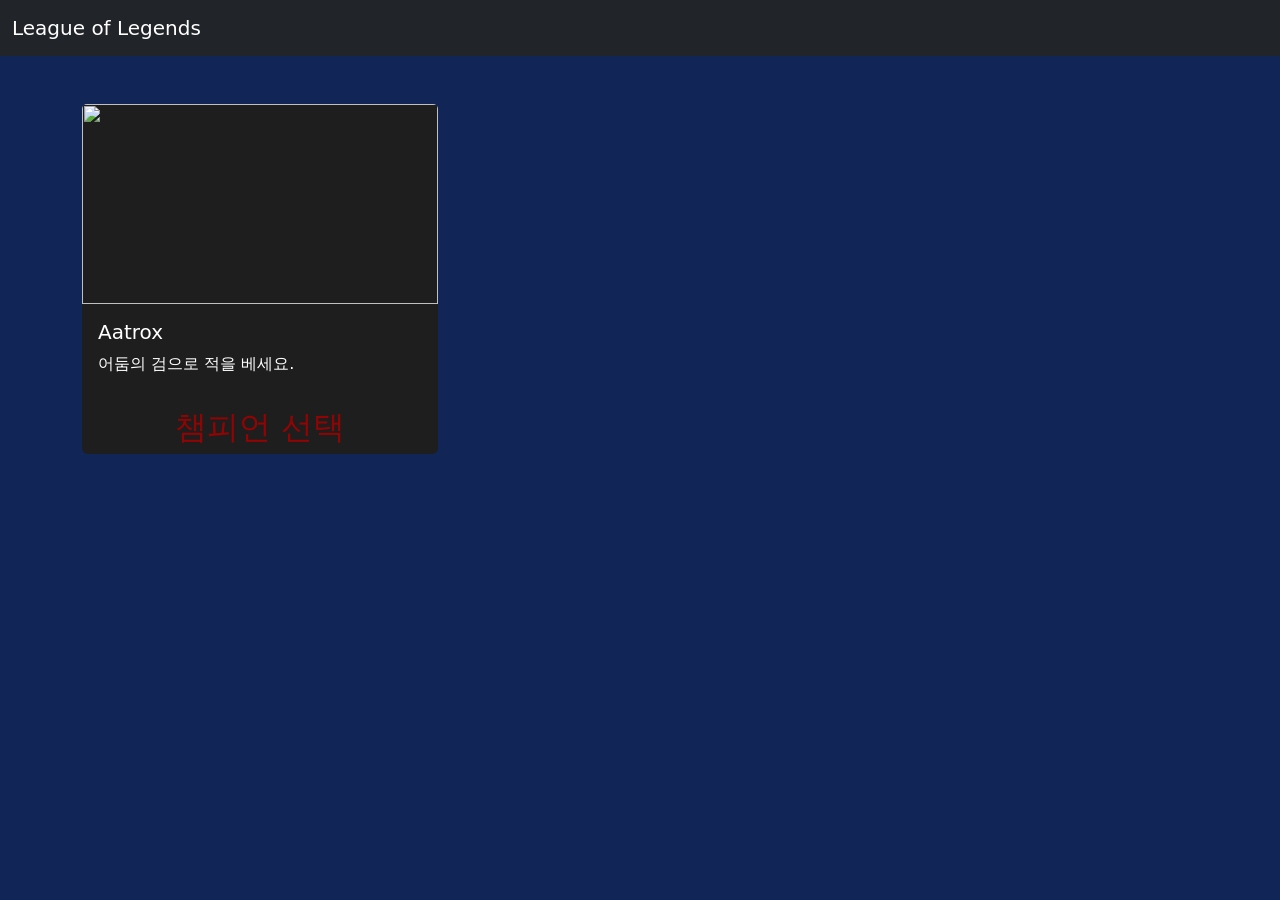
==== src/main/resources/META-INF/resources/index.html @ a9b2191f "2주차 실습(완료)" ====
<!DOCTYPE html>
<html lang="ko">
<head>
    <link href="https://cdn.jsdelivr.net/npm/bootstrap@5.3.0/dist/css/bootstrap.min.css" rel="stylesheet">
    <style>
    body { background-color: #112657; color: #fff; }
    .accent-purple { color: #910404; }
    .card { background-color: #1e1e1e; border: none; color: white; }
    .btn-primary { background-color: #98100b; border: none; }

    /* 4단계: 애니메이션 및 시각 효과 추가 */
    .card {
    transition: transform 0.3s, box-shadow 0.3s;
    }
    .card:hover {
    transform: scale(1.05); /* 마우스를 올리면 커짐 */
    box-shadow: 0 10px 20px rgba(255, 14, 14, 0.5); /* 보라색 광원 효과 */
    }
    .card-img-top {
    height: 200px;
    object-fit: cover; /* 이미지가 찌그러지지 않게 채움 */
    }
</style>
</head>
<body>
<nav class="navbar navbar-expand-lg navbar-dark bg-dark">
<div class="container-fluid"><a class="navbar-brand" href="#">League of Legends</a></div>
</nav>
<div class="container my-5">
<div class="row">
<div class="col-md-4">
<div class="card">
<img src="https://ddragon.leagueoflegends.com/cdn/15.24.1/img/champion/Aatrox.png" class="card-img-top">
<div class="card-body">
<h5>Aatrox</h5>
<p>어둠의 검으로 적을 베세요.</p>
</div>
<h2 class="text-center accent-purple">챔피언 선택</h2>
</div>
</div>
</div>
</div>
</body>
</html>
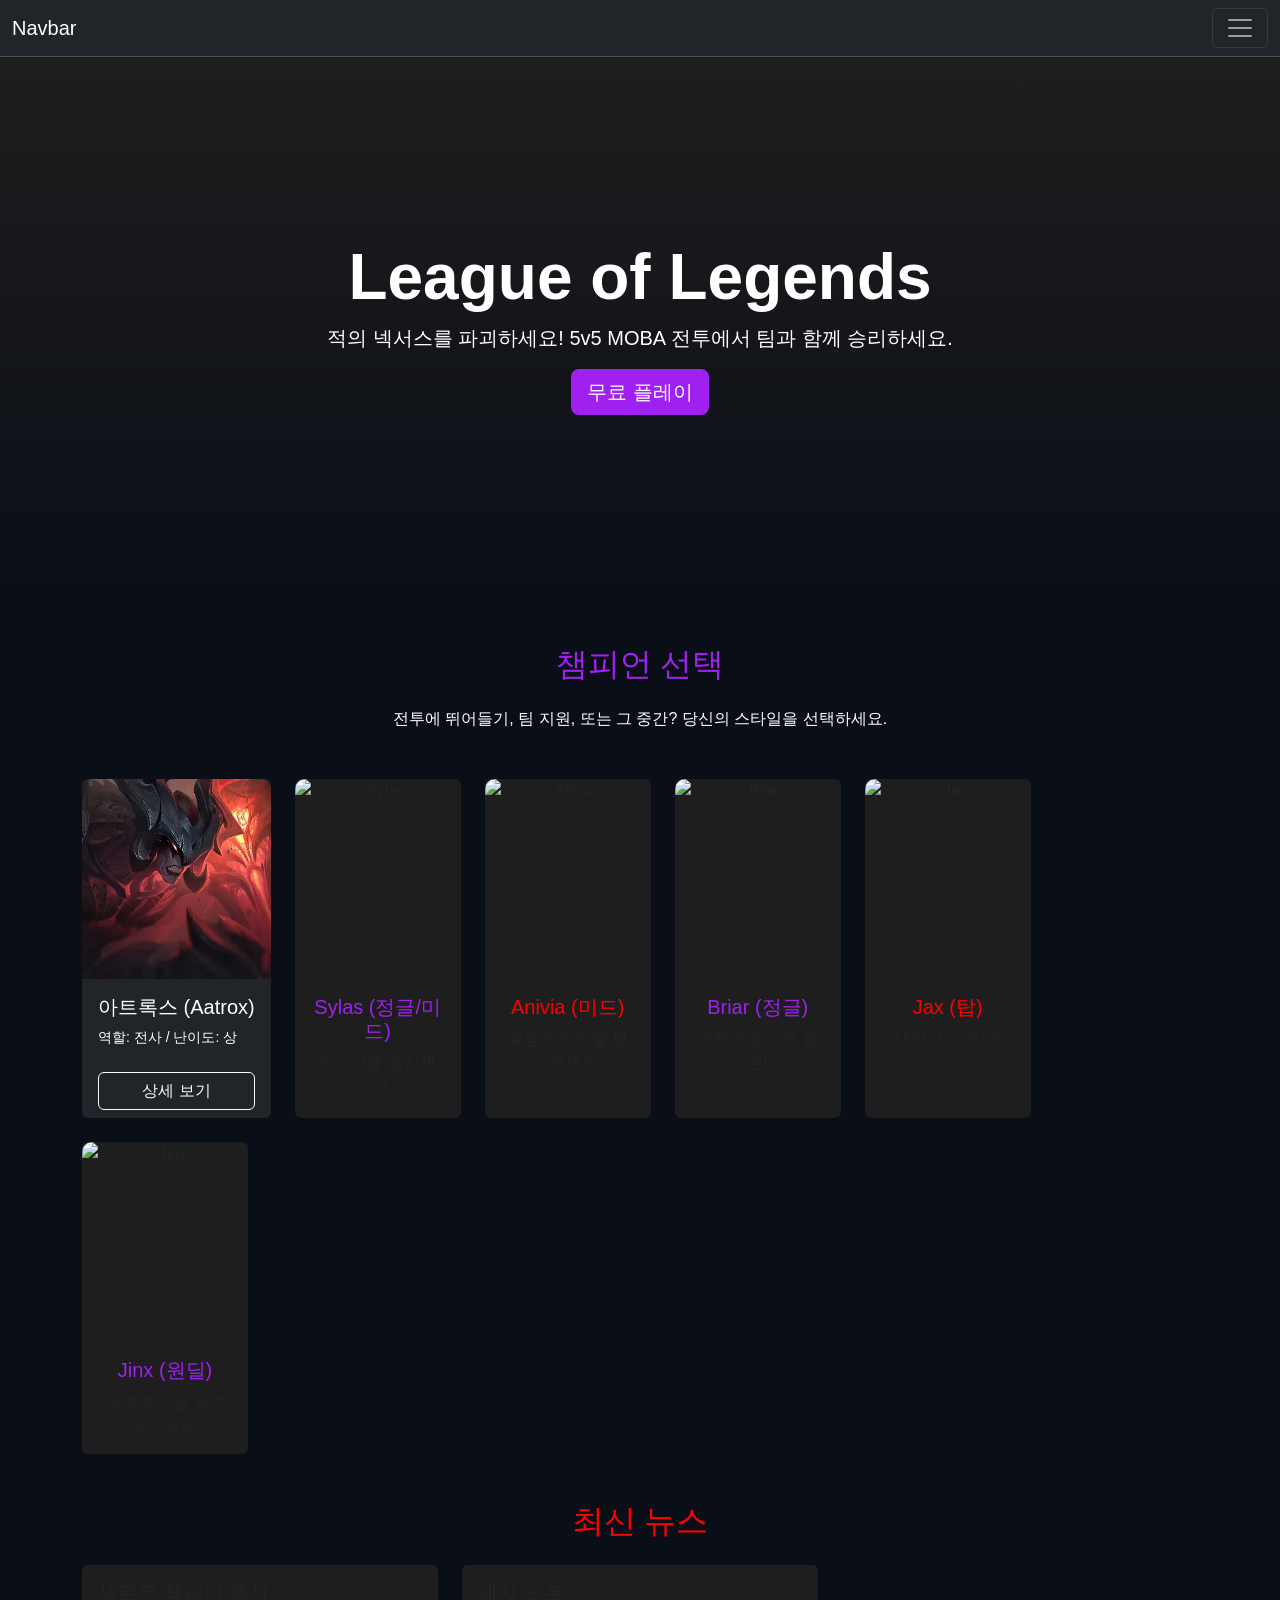
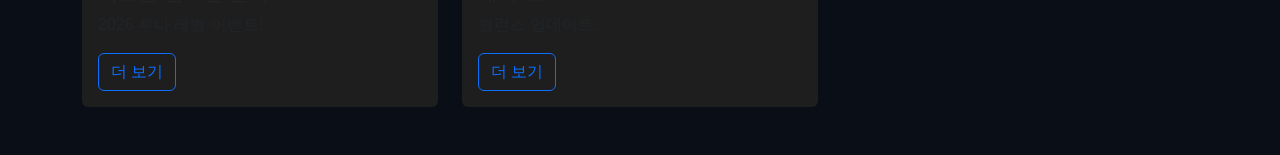
==== commit 939118a4: "5주차 수업 완료" ====
--- a/src/main/resources/META-INF/resources/index.html
+++ b/src/main/resources/META-INF/resources/index.html
@@ -1,44 +1,235 @@
 <!DOCTYPE html>
 <html lang="ko">
 <head>
+    <meta charset="UTF-8">
+    <meta name="viewport" content="width=device-width, initial-scale=1.0">
+    <title>League of Legends - 메인 페이지</title>
+    <!-- Bootstrap 5 CDN -->
     <link href="https://cdn.jsdelivr.net/npm/bootstrap@5.3.0/dist/css/bootstrap.min.css" rel="stylesheet">
+    <script src="https://cdn.jsdelivr.net/npm/bootstrap@5.3.0/dist/js/bootstrap.bundle.min.js"></script>
+    <!-- 커스텀 스타일 (LOL 테마 + 챔피언 호버 효과) -->
     <style>
-    body { background-color: #112657; color: #fff; }
-    .accent-purple { color: #910404; }
-    .card { background-color: #1e1e1e; border: none; color: white; }
-    .btn-primary { background-color: #98100b; border: none; }
-
-    /* 4단계: 애니메이션 및 시각 효과 추가 */
-    .card {
-    transition: transform 0.3s, box-shadow 0.3s;
-    }
-    .card:hover {
-    transform: scale(1.05); /* 마우스를 올리면 커짐 */
-    box-shadow: 0 10px 20px rgba(255, 14, 14, 0.5); /* 보라색 광원 효과 */
-    }
-    .card-img-top {
-    height: 200px;
-    object-fit: cover; /* 이미지가 찌그러지지 않게 채움 */
-    }
-</style>
+        body { background-color: #0a0e17; color: #fff; font-family: 'Arial', sans-serif; }
+        .navbar { background-color: #000; }
+        .hero { background: linear-gradient(to bottom, #1e1e1e, #0a0e17); min-height: 60vh; }
+        .accent-purple { color: #a020f0; }
+        .accent-red { color: #ff0000; }
+        .card { background-color: #1e1e1e; border: none; transition: transform 0.3s, box-shadow 0.3s; }
+        .card:hover { transform: scale(1.05); box-shadow: 0 10px 20px rgba(160, 32, 240, 0.5); }
+        .card-img-top { height: 200px; object-fit: cover; border-radius: 10px 10px 0 0; }
+        .btn-primary { background-color: #a020f0; border: none; }
+        .btn-primary:hover { background-color: #800080; }
+    </style>
 </head>
 <body>
-<nav class="navbar navbar-expand-lg navbar-dark bg-dark">
-<div class="container-fluid"><a class="navbar-brand" href="#">League of Legends</a></div>
-</nav>
-<div class="container my-5">
-<div class="row">
-<div class="col-md-4">
-<div class="card">
-<img src="https://ddragon.leagueoflegends.com/cdn/15.24.1/img/champion/Aatrox.png" class="card-img-top">
-<div class="card-body">
-<h5>Aatrox</h5>
-<p>어둠의 검으로 적을 베세요.</p>
-</div>
-<h2 class="text-center accent-purple">챔피언 선택</h2>
-</div>
-</div>
-</div>
-</div>
+
+    <!-- 헤더 (Navbar) -->
+    <!-- <nav class="navbar navbar-expand-lg navbar-dark">
+        <div class="container-fluid">
+            <a class="navbar-brand" href="#">League of Legends</a>
+            <button class="navbar-toggler" type="button" data-bs-toggle="collapse" data-bs-target="#navbarNav" aria-controls="navbarNav" aria-expanded="false" aria-label="Toggle navigation">
+                <span class="navbar-toggler-icon"></span>
+            </button>
+            <div class="collapse navbar-collapse" id="navbarNav">
+                <ul class="navbar-nav ms-auto">
+                    <li class="nav-item"><a class="nav-link" href="#">뉴스</a></li>
+                    <li class="nav-item"><a class="nav-link" href="#">챔피언</a></li>
+                    <li class="nav-item"><a class="nav-link" href="#">다운로드</a></li>
+                    <li class="nav-item"><a class="nav-link" href="#">로그인</a></li>
+                    <li class="nav-item"><a class="nav-link" href="https://lol.ps/" target="_blank">외부웹사이트</a></li>
+                </ul>
+            </div>
+        </div>
+    </nav> -->
+
+    <nav class="navbar bg-dark border-bottom border-body" data-bs-theme="dark">
+    <div class="container-fluid">
+    <a class="navbar-brand" href="#">Navbar</a>
+    <button class="navbar-toggler" type="button" data-bs-toggle="collapse" data-bs-target="#navbarSupportedContent" aria-controls="navbarSupportedContent" aria-expanded="false" aria-label="Toggle navigation">
+        <span class="navbar-toggler-icon"></span>
+    </button>
+    <div class="collapse navbar-collapse" id="navbarSupportedContent">
+        <ul class="navbar-nav me-auto mb-2 mb-lg-0">
+        <li class="nav-item">
+            <a class="nav-link active" aria-current="page" href="#">뉴스</a>
+        </li>
+        <li class="nav-item">
+            <a class="nav-link active" aria-current="page" href="#">챔피언</a>
+        </li>
+        <li class="nav-item">
+            <a class="nav-link active" aria-current="page" href="main_page_sub/download.html">다운로드</a>
+        </li>
+        <li class="nav-item">
+            <a class="nav-link" href="#">로그인</a>
+        </li>
+        <li class="nav-item dropdown">
+            <a class="nav-link dropdown-toggle" href="#" role="button" data-bs-toggle="dropdown" aria-expanded="false">
+            외부웹사이트
+            </a>
+            <ul class="dropdown-menu">
+            <li><a class="dropdown-item" href="#">롤전적</a></li>
+            <li><a class="dropdown-item" href="#">불법사이트</a></li>
+            <li><hr class="dropdown-divider"></li>
+            <li><a class="dropdown-item" href="https://lol.ps/" taget="_blank">외부웹사이트</a></li>
+            </ul>
+        </li>
+        <li class="nav-item">
+            <a class="nav-link disabled" aria-disabled="true">Disabled</a>
+        </li>
+        </ul>
+        <form class="d-flex" role="search">
+        <input class="form-control me-2" type="search" placeholder="Search" aria-label="Search" />
+        <button class="btn btn-outline-success" type="submit">Search</button>
+        </form>
+    </div>
+    </div>
+    </nav>
+
+    <!-- 히어로 배너 (Hero Banner) -->
+    <section class="hero d-flex align-items-center justify-content-center text-center py-5">
+        <div class="container">
+            <h1 class="display-3 fw-bold">League of Legends</h1>
+            <p class="lead">적의 넥서스를 파괴하세요! 5v5 MOBA 전투에서 팀과 함께 승리하세요.</p>
+            <a href="#" class="btn btn-primary btn-lg">무료 플레이</a>
+        </div>
+    </section>
+
+<!-- 챔피언 선택 섹션 (작은 썸네일 PNG로 업데이트!) -->
+    <section class="container my-5">
+        <h2 class="text-center mb-4 accent-purple">챔피언 선택</h2>
+        <p class="text-center mb-5">전투에 뛰어들기, 팀 지원, 또는 그 중간? 당신의 스타일을 선택하세요.</p>
+        <!-- <div class="row g-4"> -->
+        <div class="row row-cols-auto g-4">
+            <!-- Aatrox -->
+            <!-- <div class="col-md-6 col-lg-4 col-xl-2">
+                <div class="card text-center h-100">
+                    <img src="image/a1.webp" class="card-img-top" alt="Aatrox" loading="lazy">
+                    <div class="card-body">
+                        <h5 class="card-title accent-red">Aatrox (탑)</h5>
+                        <p class="card-text">어둠의 검으로 적을 베세요.</p>
+                    </div>
+                </div>
+            </div> -->
+
+            <div class="col">
+            <div class="card bg-dark text-white border-secondary h-100">
+                <img src="image/a1.webp" class="card-img-top" alt="아트록스">
+                <div class="card-body">
+                <h5 class="card-title">아트록스 (Aatrox)</h5>
+                <p class="card-text small">역할: 전사 / 난이도: 상</p>
+                </div>
+                <div class="card-footer bg-transparent border-0">
+                <button class="btn btn-outline-light w-100"
+                data-bs-toggle="modal"
+                data-bs-target="#modalAatrox"
+                data-champ="Aatrox">
+                상세 보기
+                </button>
+                </div>
+                </div>
+                </div>
+                 <!-- 모달 (iframe으로 Aatrox.html 불러오기) -->
+                <div class="modal fade" id="modalAatrox" tabindex="-1" aria-labelledby="modalAatroxLabel" aria-hidden="true">
+                <div class="modal-dialog modal-xl modal-dialog-centered modal-dialog-scrollable">
+                <div class="modal-content bg-dark text-white border-secondary">
+                <!-- 헤더 -->
+                <div class="modal-header border-secondary">
+                <h5 class="modal-title" id="modalAatroxLabel">아트록스 (Aatrox) 상세 정보</h5>
+                <button type="button" class="btn-close btn-close-white" data-bs-dismiss="modal" aria-label="Close"></button>
+                </div>
+                <!-- 바디: iframe으로 내용 채움 -->
+                <div class="modal-body p-0" style="height: 65vh; background: #0a0e17;">
+                <iframe
+                src='modal/Aatrox.html'
+                frameborder="0"
+                style="width: 100%; height: 100%; border: none;"
+                allowfullscreen>
+                </iframe>
+                </div>
+                <!-- 푸터 -->
+                <div class="modal-footer border-secondary">
+                <button type="button" class="btn btn-outline-light" data-bs-dismiss="modal">닫기</button>
+                </div>
+                </div>
+                </div>
+                </div>
+            <!-- Sylas -->
+            <div class="col-md-6 col-lg-4 col-xl-2">
+                <div class="card text-center h-100">
+                    <img src="https://ddragon.leagueoflegends.com/cdn/15.24.1/img/champion/Sylas.png" class="card-img-top" alt="Sylas" loading="lazy">
+                    <div class="card-body">
+                        <h5 class="card-title accent-purple">Sylas (정글/미드)</h5>
+                        <p class="card-text">궁극기를 훔치세요!</p>
+                    </div>
+                </div>
+            </div>
+            <!-- Anivia -->
+            <div class="col-md-6 col-lg-4 col-xl-2">
+                <div class="card text-center h-100">
+                    <img src="https://ddragon.leagueoflegends.com/cdn/15.24.1/img/champion/Anivia.png" class="card-img-top" alt="Anivia" loading="lazy">
+                    <div class="card-body">
+                        <h5 class="card-title accent-red">Anivia (미드)</h5>
+                        <p class="card-text">얼음으로 적을 봉인하세요.</p>
+                    </div>
+                </div>
+            </div>
+            <!-- Briar -->
+            <div class="col-md-6 col-lg-4 col-xl-2">
+                <div class="card text-center h-100">
+                    <img src="https://ddragon.leagueoflegends.com/cdn/15.24.1/img/champion/Briar.png" class="card-img-top" alt="Briar" loading="lazy">
+                    <div class="card-body">
+                        <h5 class="card-title accent-purple">Briar (정글)</h5>
+                        <p class="card-text">광폭한 힘으로 돌진!</p>
+                    </div>
+                </div>
+            </div>
+            <!-- Jax -->
+            <div class="col-md-6 col-lg-4 col-xl-2">
+                <div class="card text-center h-100">
+                    <img src="https://ddragon.leagueoflegends.com/cdn/15.24.1/img/champion/Jax.png" class="card-img-top" alt="Jax" loading="lazy">
+                    <div class="card-body">
+                        <h5 class="card-title accent-red">Jax (탑)</h5>
+                        <p class="card-text">대장간의 주인!</p>
+                    </div>
+                </div>
+            </div>
+            <!-- Jinx -->
+            <div class="col-md-6 col-lg-4 col-xl-2">
+                <div class="card text-center h-100">
+                    <img src="https://ddragon.leagueoflegends.com/cdn/15.24.1/img/champion/Jinx.png" class="card-img-top" alt="Jinx" loading="lazy">
+                    <div class="card-body">
+                        <h5 class="card-title accent-purple">Jinx (원딜)</h5>
+                        <p class="card-text">폭발로 적을 날려버리세요.</p>
+                    </div>
+                </div>
+            </div>
+        </div>
+    </section>
+
+    <!-- 뉴스 섹션 (기존 유지) -->
+    <section class="container my-5">
+        <h2 class="text-center mb-4 accent-red">최신 뉴스</h2>
+        <div class="row g-4">
+            <div class="col-md-6 col-lg-4">
+                <div class="card">
+                    <div class="card-body">
+                        <h5 class="card-title">새로운 챔피언 출시</h5>
+                        <p class="card-text">2026 루나 레벨 이벤트!</p>
+                        <a href="#" class="btn btn-outline-primary">더 보기</a>
+                    </div>
+                </div>
+            </div>
+            <div class="col-md-6 col-lg-4">
+                <div class="card">
+                    <div class="card-body">
+                        <h5 class="card-title">패치 노트</h5>
+                        <p class="card-text">밸런스 업데이트.</p>
+                        <a href="#" class="btn btn-outline-primary">더 보기</a>
+                    </div>
+                </div>
+            </div>
+        </div>
+    </section>
+    
 </body>
 </html>
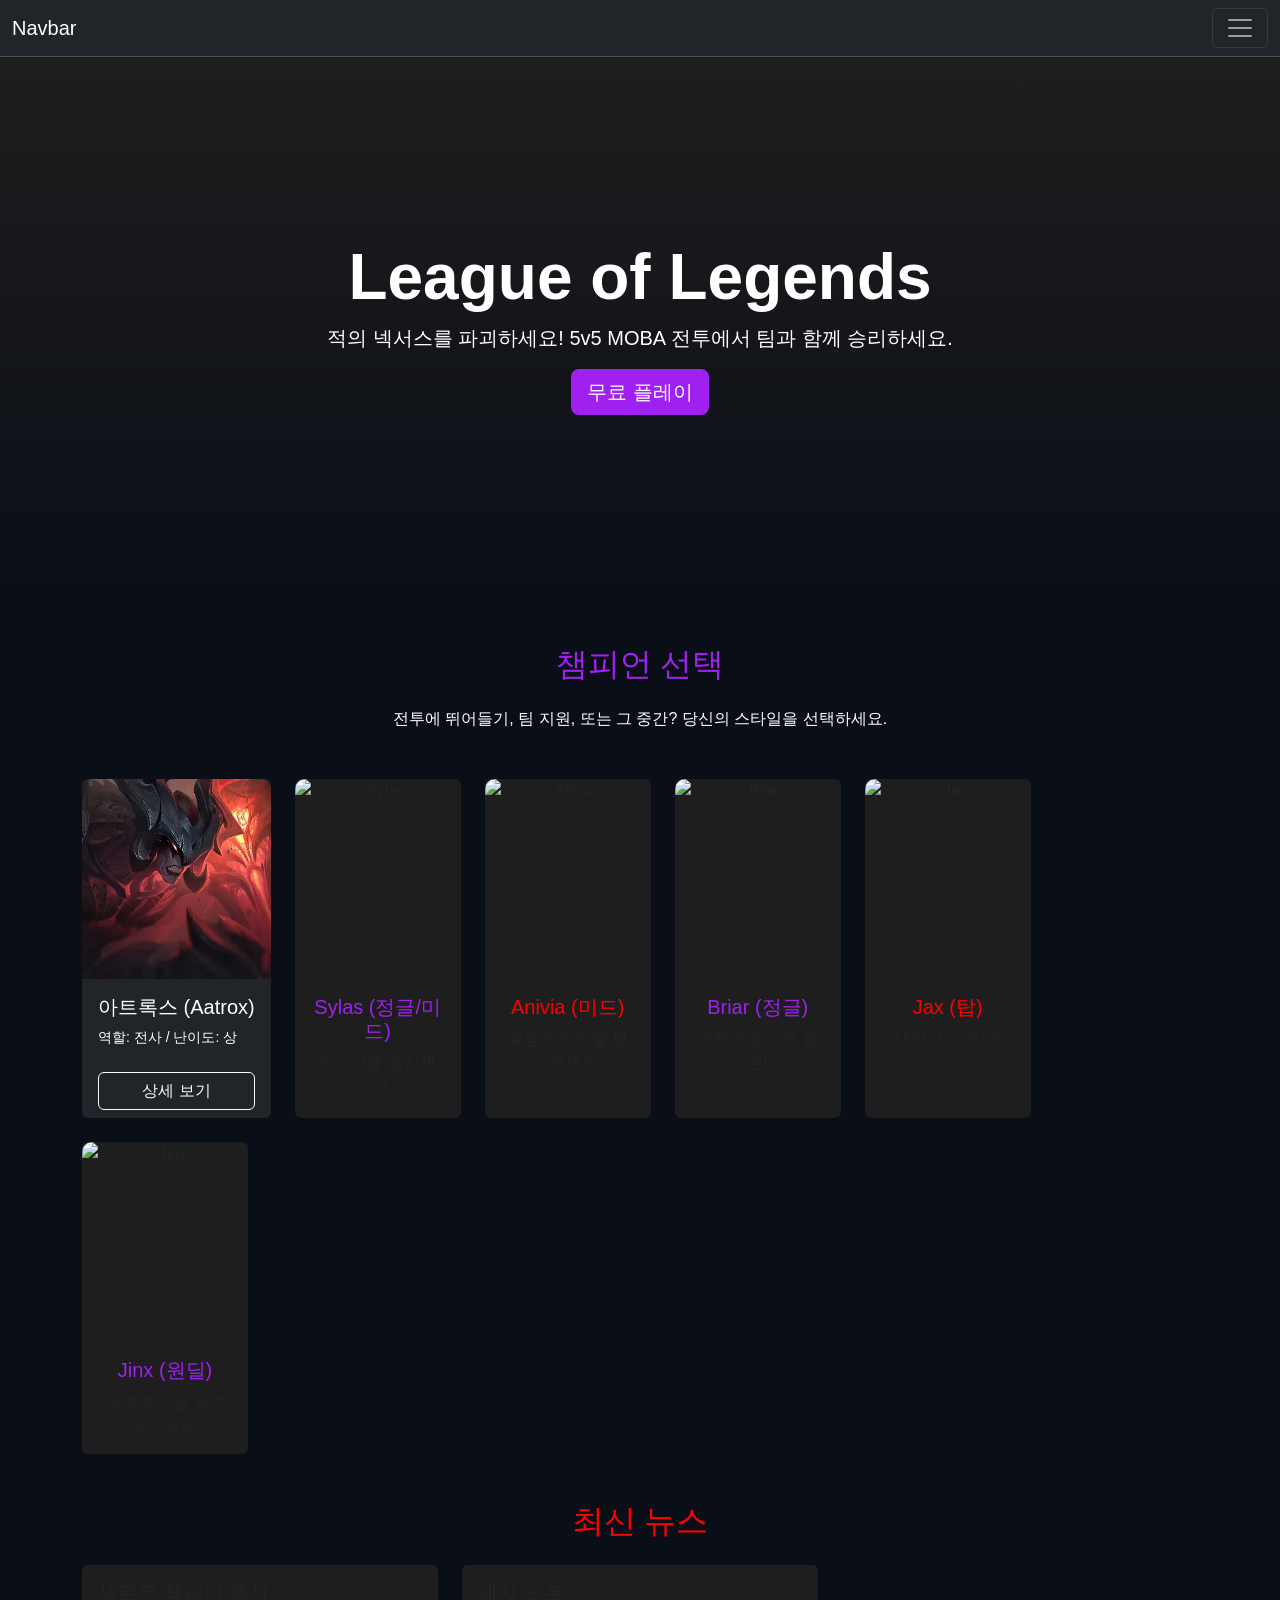
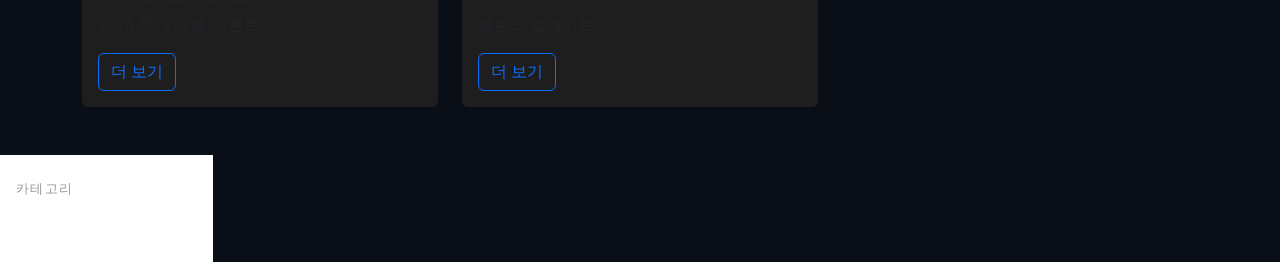
==== commit 87716ec1: "7주차 실습 완료" ====
--- a/src/main/resources/META-INF/resources/index.html
+++ b/src/main/resources/META-INF/resources/index.html
@@ -6,7 +6,14 @@
     <title>League of Legends - 메인 페이지</title>
     <!-- Bootstrap 5 CDN -->
     <link href="https://cdn.jsdelivr.net/npm/bootstrap@5.3.0/dist/css/bootstrap.min.css" rel="stylesheet">
-    <script src="https://cdn.jsdelivr.net/npm/bootstrap@5.3.0/dist/js/bootstrap.bundle.min.js"></script>
+    <script src="js/bootstrap.bundle.min.js"></script>
+    <script src="js/test.js"></script>
+
+    <script>
+        window.onload = function() {
+        alert("메인 페이지 로딩 완료");
+        }
+    </script>
     <!-- 커스텀 스타일 (LOL 테마 + 챔피언 호버 효과) -->
     <style>
         body { background-color: #0a0e17; color: #fff; font-family: 'Arial', sans-serif; }
@@ -77,9 +84,9 @@
             <a class="nav-link disabled" aria-disabled="true">Disabled</a>
         </li>
         </ul>
-        <form class="d-flex" role="search">
-        <input class="form-control me-2" type="search" placeholder="Search" aria-label="Search" />
-        <button class="btn btn-outline-success" type="submit">Search</button>
+        <form class="d-flex" id="searchForm">
+        <input class="form-control me-2" type="search" placeholder="챔피언, 뉴스 검색..." aria-label="Search" id="searchInput">
+        <button class="btn btn-outline-success" type="submit">검색하기</button>
         </form>
     </div>
     </div>
@@ -90,7 +97,7 @@
         <div class="container">
             <h1 class="display-3 fw-bold">League of Legends</h1>
             <p class="lead">적의 넥서스를 파괴하세요! 5v5 MOBA 전투에서 팀과 함께 승리하세요.</p>
-            <a href="#" class="btn btn-primary btn-lg">무료 플레이</a>
+            <a href="#" class="btn btn-primary btn-lg" onclick="alert('즐거운 플레이 되세요')">무료 플레이</a>
         </div>
     </section>
 
@@ -230,6 +237,23 @@
             </div>
         </div>
     </section>
-    
+
+    <!-- ===== 검색 결과 섹션 (기본 숨김) ===== -->
+    <section id="searchResults">
+        <!-- 키워드 헤더 -->
+        <div class="search-keyword-header">
+            <h1 id="searchKeywordDisplay"></h1>
+        </div>
+    <!-- 본문: 사이드바 + 콘텐츠 -->
+        <div class="search-body">
+            <div class="container-fluid px-0">
+                <div class="row g-0">
+    <!-- 왼쪽 카테고리 사이드바 -->
+        <div class="col-md-3 col-lg-2 search-sidebar bg-white py-4">
+            <div class="px-3 mb-3" style="font-size:0.8rem; color:#999; text-transform:uppercase; letter-spacing:0.1em;">카테고리</div>
+                <div class="search-category-item active" onclick="switchCategory('champion', this)">
+    챔피언 <span class="count" id="champCount">(0)</span>
+    </div>
+    <script src="js/search.js"></script>
 </body>
 </html>
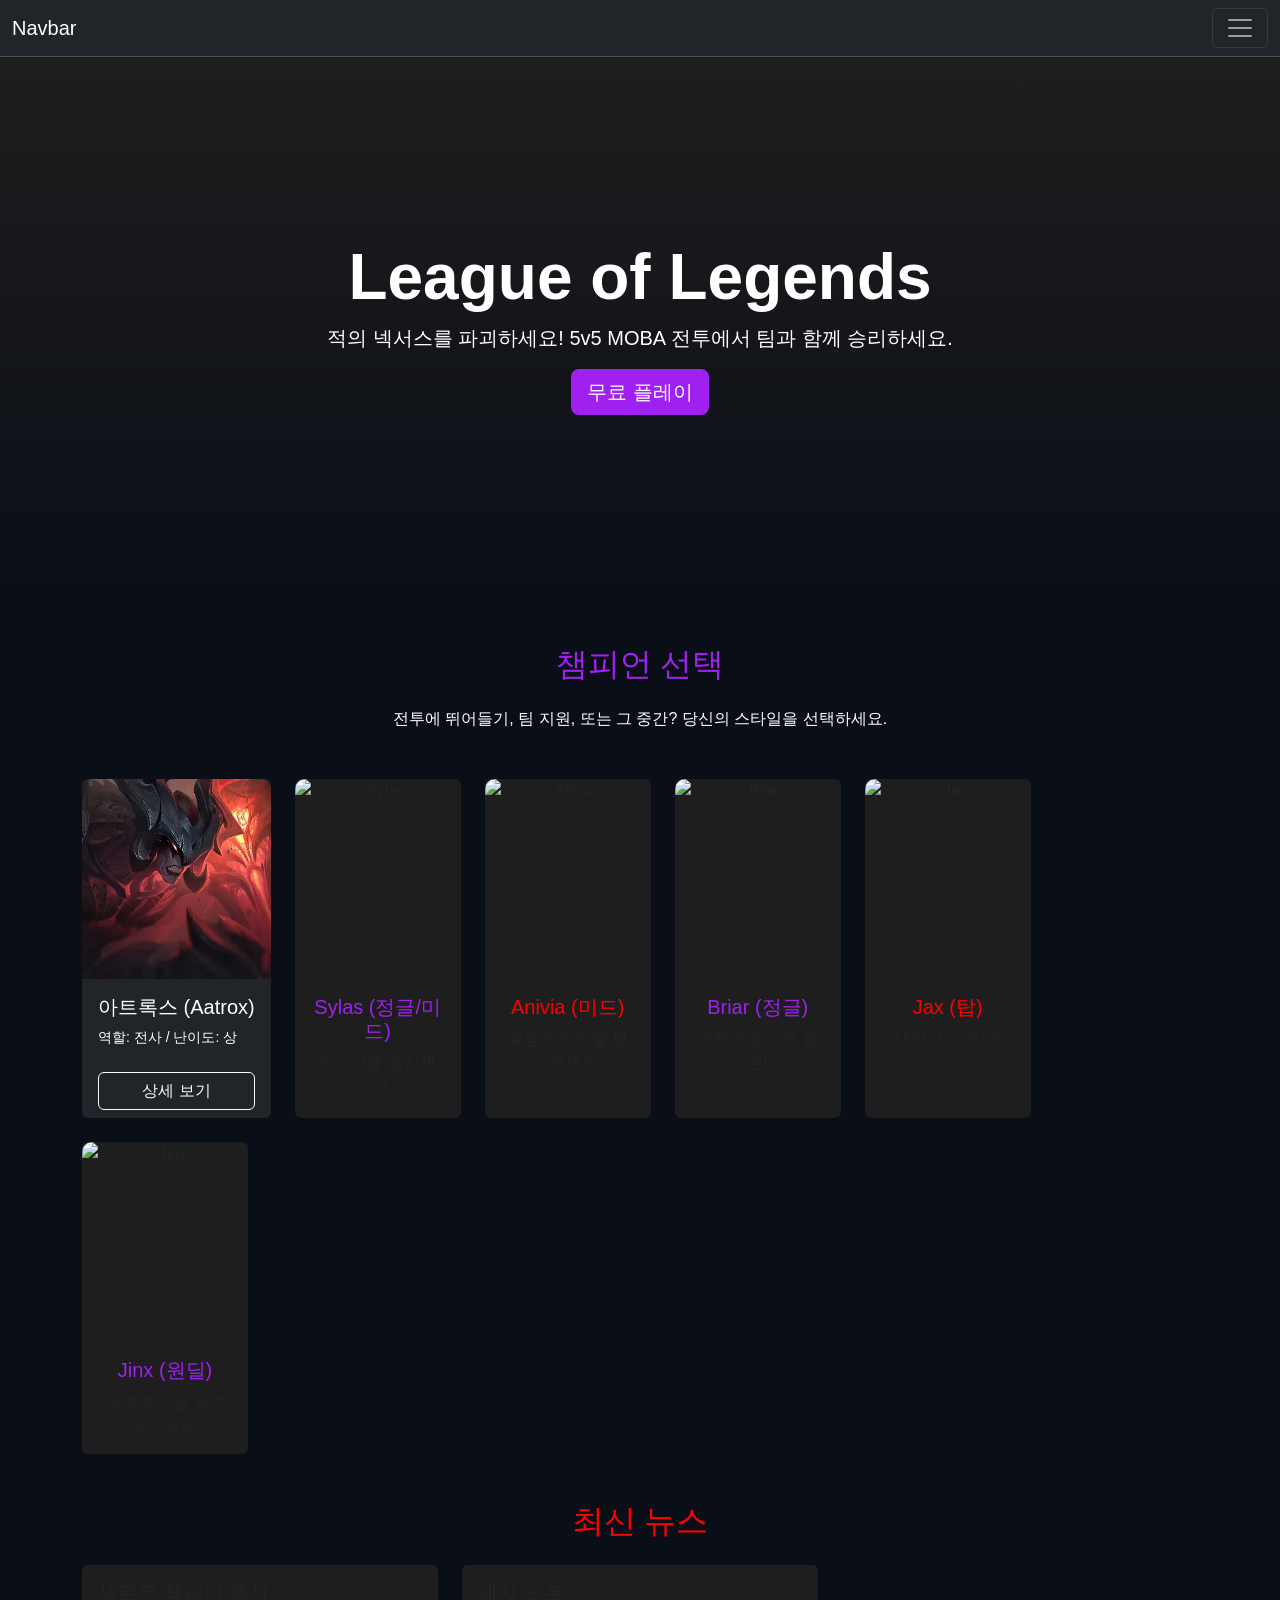
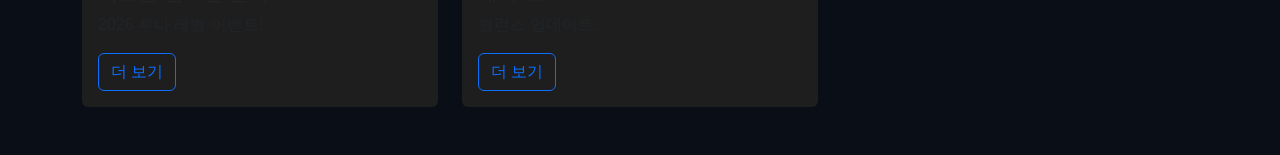
==== commit 17eb8706: "7주차 실습 완료2" ====
--- a/src/main/resources/META-INF/resources/index.html
+++ b/src/main/resources/META-INF/resources/index.html
@@ -9,12 +9,14 @@
     <script src="js/bootstrap.bundle.min.js"></script>
     <script src="js/test.js"></script>
 
+    <!-- 커스텀 스타일 (LOL 테마 + 챔피언 호버 효과) -->
+    <link rel="stylesheet" href="css/main.css">
     <script>
         window.onload = function() {
         alert("메인 페이지 로딩 완료");
         }
     </script>
-    <!-- 커스텀 스타일 (LOL 테마 + 챔피언 호버 효과) -->
+     
     <style>
         body { background-color: #0a0e17; color: #fff; font-family: 'Arial', sans-serif; }
         .navbar { background-color: #000; }
@@ -254,6 +256,28 @@
                 <div class="search-category-item active" onclick="switchCategory('champion', this)">
     챔피언 <span class="count" id="champCount">(0)</span>
     </div>
+        <div class="search-category-item" onclick="switchCategory('news', this)">
+            뉴스 <span class="count" id="newsCount">(0)</span>
+            </div>
+        </div>
+        <!-- 오른쪽 콘텐츠 -->
+        <div class="col-md-9 col-lg-10 search-content-area">
+        <!-- 챔피언 결과 -->
+        <div id="resultChampion">
+        <h5 class="mb-4" style="color:#333;">챔피언</h5>
+            <div id="championResultList"></div>
+        </div>
+         <!-- 뉴스 결과 -->
+            <div id="resultNews" style="display:none;">
+             <h5 class="mb-4" style="color:#333;">뉴스</h5>
+                <div id="newsResultList"></div>
+                </div>
+                    </div>
+             </div>
+        </div>
+    </div>
+</section>
+
     <script src="js/search.js"></script>
 </body>
 </html>
--- a/src/main/resources/META-INF/resources/css/main.css
+++ b/src/main/resources/META-INF/resources/css/main.css
@@ -0,0 +1,71 @@
+/* ── 기본 레이아웃 ──────────────────────────────────────────── */
+body { background-color: #0a0e17; color: #fff; font-family: 'Arial', sans-serif; }
+.navbar { background-color: #000; }
+.hero { background: linear-gradient(to bottom, #1e1e1e, #0a0e17); min-height: 60vh; }
+
+/* ── 강조 색상 ──────────────────────────────────────────────── */
+.accent-purple { color: #a020f0; }
+.accent-red { color: #ff0000; }
+
+/* ── 카드 ────────────────────────────────────────────────────── */
+.card { background-color: #1e1e1e; border: none; transition: transform 0.3s, box-shadow 0.3s; }
+.card:hover { transform: scale(1.05); box-shadow: 0 10px 20px rgba(160, 32, 240, 0.5); }
+.card-img-top { height: 200px; object-fit: cover; border-radius: 10px 10px 0 0; }
+
+/* ── 버튼 ────────────────────────────────────────────────────── */
+.btn-primary { background-color: #a020f0; border: none; }
+.btn-primary:hover { background-color: #800080; }
+
+/* ── 검색 결과 페이지 ────────────────────────────────────────── */
+#searchResults { display: none; }
+
+.search-keyword-header {
+    background: #0a0a0a;
+    background-image: radial-gradient(ellipse at center, #1a1a1a 0%, #000 70%);
+    min-height: 180px;
+    display: flex;
+    align-items: center;
+    justify-content: center;
+    border-bottom: 2px solid #c8a96e;
+}
+.search-keyword-header h1 {
+    font-size: 2.8rem;
+    font-weight: 700;
+    color: #fff;
+    letter-spacing: 0.05em;
+}
+
+.search-body { background-color: #f0ede8; min-height: 500px; }
+.search-sidebar { border-right: 1px solid #ddd; }
+
+.search-category-item {
+    padding: 14px 20px;
+    cursor: pointer;
+    color: #333;
+    font-size: 0.95rem;
+    border-left: 3px solid transparent;
+    transition: all 0.2s;
+}
+.search-category-item:hover { background: #e0dcd5; }
+.search-category-item.active {
+    border-left: 3px solid #c8253a;
+    font-weight: 700;
+    color: #c8253a;
+    background: #e8e4df;
+}
+.search-category-item .count { color: #999; font-size: 0.85rem; margin-left: 6px; }
+
+.search-content-area { padding: 30px; }
+
+.search-result-card {
+    background: #fff;
+    border: none;
+    border-radius: 6px;
+    margin-bottom: 16px;
+    transition: box-shadow 0.2s;
+}
+.search-result-card:hover { box-shadow: 0 4px 15px rgba(0,0,0,0.15); }
+.search-result-card img { width: 110px; height: 80px; object-fit: cover; border-radius: 6px 0 0 6px; }
+
+.no-result { text-align: center; padding: 80px 20px; color: #666; }
+.no-result h4 { color: #333; }
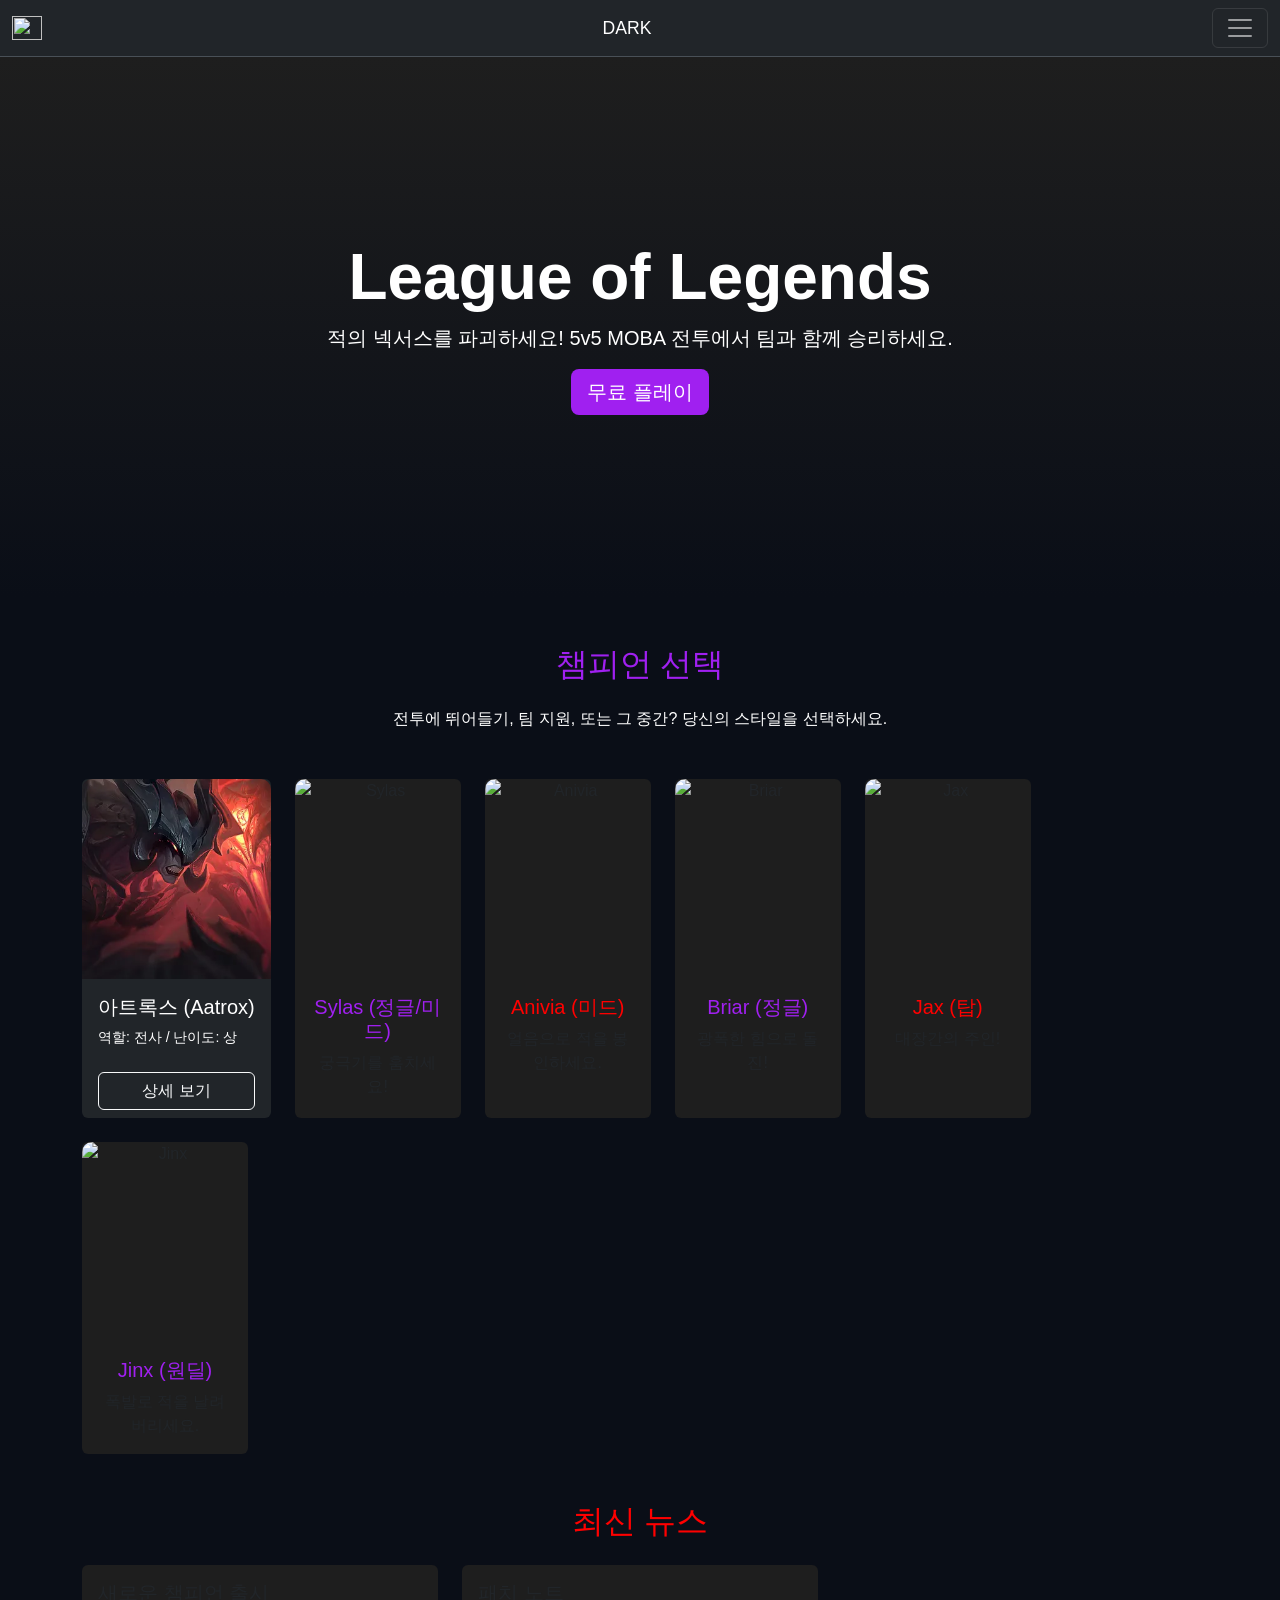
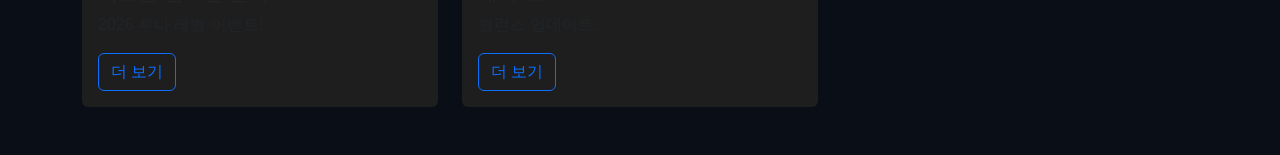
==== commit 1039f58e: "9주차 실습 완료" ====
--- a/src/main/resources/META-INF/resources/index.html
+++ b/src/main/resources/META-INF/resources/index.html
@@ -8,6 +8,8 @@
     <link href="https://cdn.jsdelivr.net/npm/bootstrap@5.3.0/dist/css/bootstrap.min.css" rel="stylesheet">
     <script src="js/bootstrap.bundle.min.js"></script>
     <script src="js/test.js"></script>
+    <script src="js/test2.js"></script>
+    <script src="js/toggle.js"></script>
 
     <!-- 커스텀 스타일 (LOL 테마 + 챔피언 호버 효과) -->
     <link rel="stylesheet" href="css/main.css">
@@ -53,7 +55,11 @@
 
     <nav class="navbar bg-dark border-bottom border-body" data-bs-theme="dark">
     <div class="container-fluid">
-    <a class="navbar-brand" href="#">Navbar</a>
+    <img src="/image/LOL.png" alt="" width="30" height="24">
+    <!-- [변경] "Navbar" 텍스트 → 다크/라이트 토글 버튼 -->
+    <button class="btn border-0" id="themeToggleBtn" onclick="toggleTheme()">
+    DARK
+    </button>
     <button class="navbar-toggler" type="button" data-bs-toggle="collapse" data-bs-target="#navbarSupportedContent" aria-controls="navbarSupportedContent" aria-expanded="false" aria-label="Toggle navigation">
         <span class="navbar-toggler-icon"></span>
     </button>
--- a/src/main/resources/META-INF/resources/css/main.css
+++ b/src/main/resources/META-INF/resources/css/main.css
@@ -69,3 +69,16 @@
 
 .no-result { text-align: center; padding: 80px 20px; color: #666; }
 .no-result h4 { color: #333; }
+
+/* ── [추가] 테마 토글 버튼 (폰트 크기, 색상 등 ) ──────────────── */
+#themeToggleBtn { font-size: 1.1rem; color: #fff; }
+body.light-mode #themeToggleBtn { color: #212529; }
+/* ── [추가] 라이트 모드 (다양한 색상 정보 ─────────────────────── */
+body.light-mode { background-color: #f8f9fa; color: #212529; }
+body.light-mode .navbar { background-color: #e9ecef !important; }
+body.light-mode .navbar .navbar-brand,
+body.light-mode .navbar .nav-link { color: #212529 !important; }
+body.light-mode .hero { background: linear-gradient(to bottom, #dce3ea, #f8f9fa); }
+body.light-mode .card { background-color: #ffffff; color: #212529; border: 1px solid #dee2e6; }
+body.light-mode .card-title { color: #212529; }
+body.light-mode .card-text { color: #555; }
